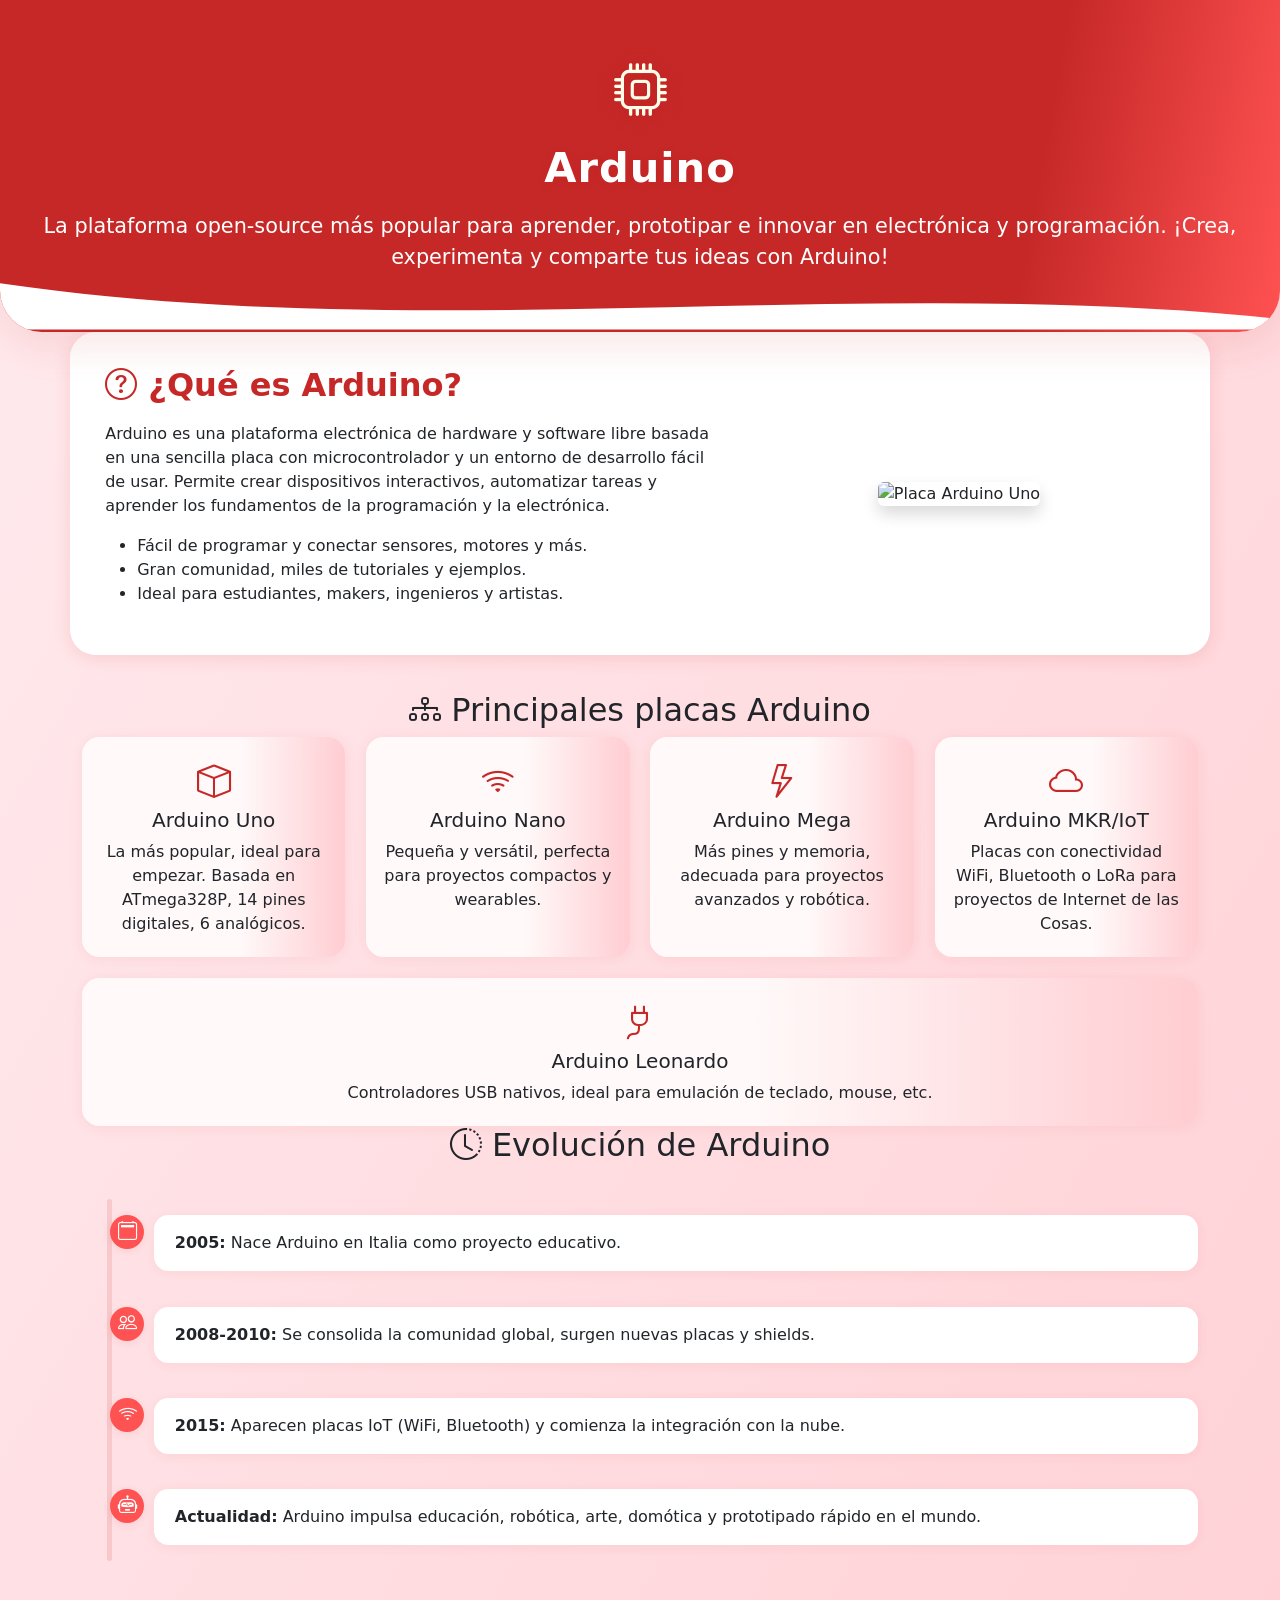
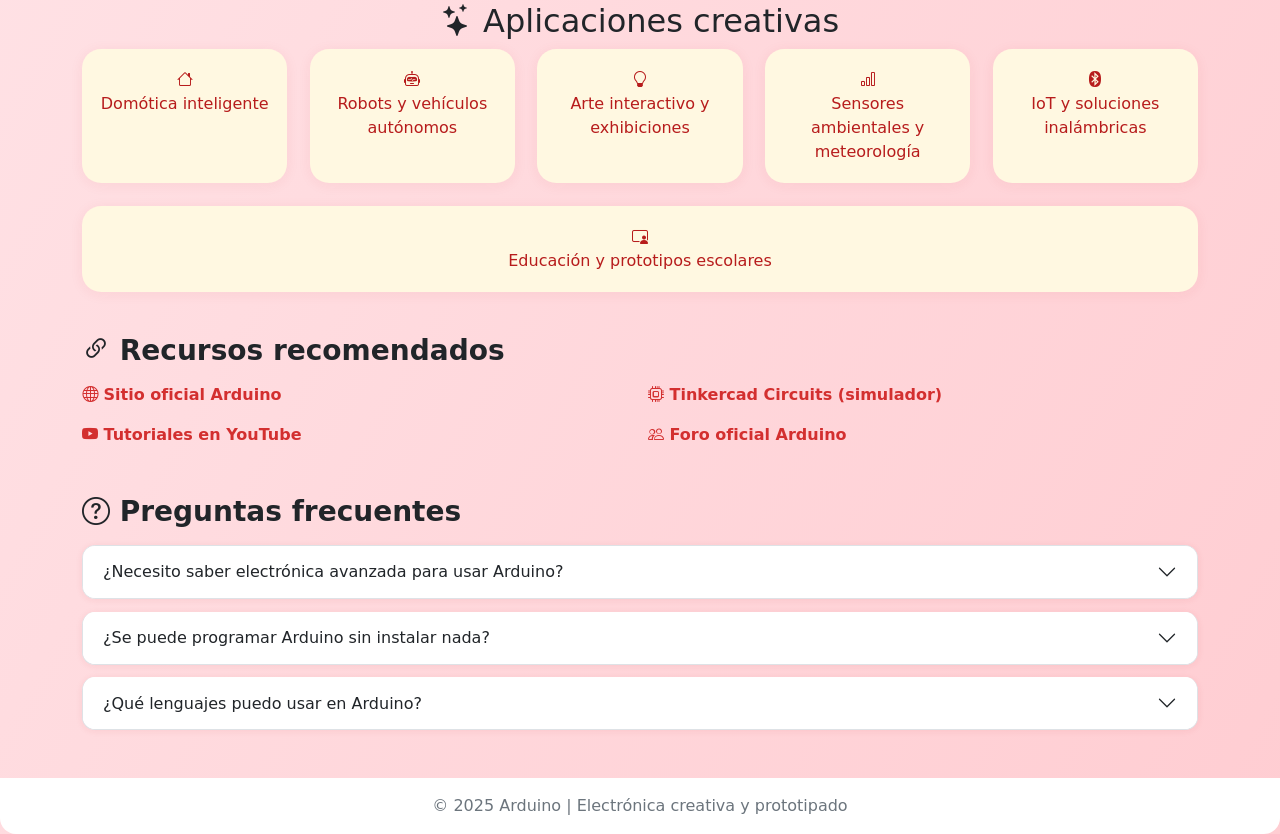
==== arduino_uno.html @ 4da597e0 "microcontroladores" ====
<!DOCTYPE html>
<html lang="es">
<head>
    <meta charset="UTF-8">
    <title>Arduino - Innovación y Creatividad</title>
    <meta name="viewport" content="width=device-width, initial-scale=1">
    <!-- Bootstrap CSS -->
    <link href="https://cdn.jsdelivr.net/npm/bootstrap@5.3.3/dist/css/bootstrap.min.css" rel="stylesheet">
    <!-- Bootstrap Icons -->
    <link href="https://cdn.jsdelivr.net/npm/bootstrap-icons@1.11.3/font/bootstrap-icons.css" rel="stylesheet">
    <style>
        body {
            background: linear-gradient(120deg, #ffebee 0%, #ffcdd2 100%);
            min-height: 100vh;
        }
        .arduino-hero {
            background: linear-gradient(100deg, #c62828 80%, #ff5252 100%);
            color: #fff;
            border-radius: 0 0 2.6rem 2.6rem;
            box-shadow: 0 10px 44px rgba(198,40,40,0.13);
            padding: 3.2rem 1rem 2.7rem 1rem;
            position: relative;
            overflow: hidden;
            text-align: center;
        }
        .arduino-hero .icon-arduino {
            font-size: 3.3rem;
            margin-bottom: 0.8rem;
            color: #fffde7;
            filter: drop-shadow(0 2px 8px #b71c1c88);
        }
        .arduino-hero h1 {
            font-size: 2.6rem;
            font-weight: 800;
            letter-spacing: 1px;
            text-shadow: 0 1px 10px #b71c1c28;
        }
        .arduino-hero .lead {
            font-size: 1.3rem;
            font-weight: 400;
            margin-top: 1.1rem;
        }
        .arduino-hero .waves {
            position: absolute;
            left: 0;
            bottom: -1px;
            width: 100%;
            height: 62px;
            z-index: 2;
        }
        .section-ar {
            background: #fff;
            border-radius: 1.6rem;
            box-shadow: 0 3px 18px #c6282821;
            padding: 2.1rem 2.2rem 2.1rem 2.2rem;
            margin-bottom: 2.2rem;
        }
        .section-ar h2 {
            color: #c62828;
            font-weight: 700;
            margin-bottom: 1.1rem;
        }
        .feature-row {
            display: flex;
            flex-wrap: wrap;
            gap: 1.3rem;
            justify-content: center;
        }
        .feature-card-ar {
            background: linear-gradient(90deg, #fff9f9 60%, #ffcdd2 100%);
            border-radius: 1.1rem;
            box-shadow: 0 2px 14px #c6282812;
            padding: 1.3rem 1.1rem;
            text-align: center;
            flex: 1 1 220px;
            min-width: 200px;
            transition: transform 0.19s, box-shadow 0.19s;
            opacity: 0;
            transform: translateY(55px) scale(0.97);
        }
        .feature-card-ar.animated {
            opacity: 1;
            transform: none;
        }
        .feature-card-ar .bi {
            font-size: 2.1rem;
            color: #c62828;
            margin-bottom: .5rem;
        }
        .timeline-ar {
            position: relative;
            margin: 2.2rem 0 2.6rem 0;
            padding: 1rem 0 1rem 2rem;
        }
        .timeline-ar::before {
            content: '';
            position: absolute;
            left: 25px;
            top: 0;
            width: 5px;
            height: 100%;
            background: #c62828;
            border-radius: 2.5px;
            opacity: 0.13;
        }
        .timeline-event-ar {
            position: relative;
            margin-bottom: 2.2rem;
        }
        .timeline-event-ar:last-child {
            margin-bottom: 0;
        }
        .timeline-dot-ar {
            position: absolute;
            left: -4px;
            top: 0;
            width: 34px;
            height: 34px;
            border-radius: 50%;
            background: #ff5252;
            color: #fff;
            box-shadow: 0 2px 8px #c628281a;
            display: flex;
            align-items: center;
            justify-content: center;
            font-size: 1.2rem;
        }
        .timeline-content-ar {
            margin-left: 40px;
            background: #fff;
            border-radius: 0.9rem;
            box-shadow: 0 2px 12px #c6282812;
            padding: 1rem 1.3rem;
        }
        .app-gallery {
            display: flex;
            flex-wrap: wrap;
            gap: 1.4rem;
            justify-content: center;
            margin-bottom: 2.6rem;
        }
        .app-card {
            background: #fff8e1;
            border-radius: 1.2rem;
            padding: 1.2rem 1rem;
            text-align: center;
            color: #b71c1c;
            font-weight: 500;
            box-shadow: 0 2px 14px #c6282811;
            min-width: 180px;
            flex: 1 1 180px;
            opacity: 0;
            transform: scale(0.93) translateY(40px);
            transition: opacity 0.8s, transform 0.8s;
        }
        .app-card.animated {
            opacity: 1;
            transform: none;
        }
        .resources-link {
            text-decoration: none;
            color: #d32f2f;
            font-weight: bold;
            transition: color 0.18s;
        }
        .resources-link:hover {
            color: #ad1111;
            text-decoration: underline;
        }
        .faq-section .accordion-button:not(.collapsed) {
            background: #ffcdd2;
            color: #c62828;
        }
        .faq-section .accordion-button {
            transition: background 0.2s, color 0.2s;
        }
        .faq-section .accordion-item {
            border-radius: 0.8rem !important;
            overflow: hidden;
            box-shadow: 0 1px 7px #c6282815;
            margin-bottom: 0.8rem;
        }
        .fade-in {
            opacity: 0;
            transform: translateY(45px) scale(0.98);
            transition: opacity 0.8s cubic-bezier(.61,-0.12,.58,1.1), transform 0.8s cubic-bezier(.61,-0.12,.58,1.1);
        }
        .fade-in.show {
            opacity: 1;
            transform: none;
        }
        /* Bootstrap animate.css helpers */
        .animate__animated { animation-duration: 1.1s; animation-fill-mode: both; }
        .animate__fadeInUp { animation-name: fadeInUp; }
        @keyframes fadeInUp {
            from { opacity: 0; transform: translate3d(0,100%,0);}
            to { opacity: 1; transform: none;}
        }
        @media (max-width: 600px) {
            .section-ar, .app-gallery, .feature-row {padding: 1.1rem !important;}
            .arduino-hero { padding: 2.1rem 0.4rem 1.2rem 0.4rem; }
            .arduino-hero h1 { font-size: 2rem; }
        }
    </style>
</head>
<body>
    <!-- HERO -->
    <header class="arduino-hero mb-0">
        <div class="icon-arduino">
            <i class="bi bi-cpu"></i>
        </div>
        <h1>Arduino</h1>
        <p class="lead">La plataforma open-source más popular para aprender, prototipar e innovar en electrónica y programación. ¡Crea, experimenta y comparte tus ideas con Arduino!</p>
        <svg class="waves" viewBox="0 0 1440 62" fill="none" xmlns="http://www.w3.org/2000/svg"><path fill="#fff" d="M0,10 C480,80 960,0 1440,50 L1440,62 L0,62 Z"/></svg>
    </header>

    <!-- ¿QUÉ ES ARDUINO? -->
    <section class="container section-ar fade-in">
        <div class="row align-items-center">
            <div class="col-md-7">
                <h2><i class="bi bi-question-circle"></i> ¿Qué es Arduino?</h2>
                <p>
                    Arduino es una plataforma electrónica de hardware y software libre basada en una sencilla placa con microcontrolador y un entorno de desarrollo fácil de usar. Permite crear dispositivos interactivos, automatizar tareas y aprender los fundamentos de la programación y la electrónica.
                </p>
                <ul>
                    <li>Fácil de programar y conectar sensores, motores y más.</li>
                    <li>Gran comunidad, miles de tutoriales y ejemplos.</li>
                    <li>Ideal para estudiantes, makers, ingenieros y artistas.</li>
                </ul>
            </div>
            <div class="col-md-5 text-center d-none d-md-block animate__animated animate__fadeInUp">
                <img src="https://upload.wikimedia.org/wikipedia/commons/3/38/Arduino_Uno_-_R3.jpg" class="img-fluid rounded shadow" alt="Placa Arduino Uno" style="max-height: 210px;">
            </div>
        </div>
    </section>

    <!-- CARDS DE FAMILIAS ARDUINO -->
    <section class="container fade-in">
        <h2 class="section-title text-center"><i class="bi bi-diagram-3"></i> Principales placas Arduino</h2>
        <div class="feature-row" id="featureRow">
            <div class="feature-card-ar">
                <i class="bi bi-box"></i>
                <h5>Arduino Uno</h5>
                <div>La más popular, ideal para empezar. Basada en ATmega328P, 14 pines digitales, 6 analógicos.</div>
            </div>
            <div class="feature-card-ar">
                <i class="bi bi-wifi"></i>
                <h5>Arduino Nano</h5>
                <div>Pequeña y versátil, perfecta para proyectos compactos y wearables.</div>
            </div>
            <div class="feature-card-ar">
                <i class="bi bi-lightning"></i>
                <h5>Arduino Mega</h5>
                <div>Más pines y memoria, adecuada para proyectos avanzados y robótica.</div>
            </div>
            <div class="feature-card-ar">
                <i class="bi bi-cloud"></i>
                <h5>Arduino MKR/IoT</h5>
                <div>Placas con conectividad WiFi, Bluetooth o LoRa para proyectos de Internet de las Cosas.</div>
            </div>
            <div class="feature-card-ar">
                <i class="bi bi-plug"></i>
                <h5>Arduino Leonardo</h5>
                <div>Controladores USB nativos, ideal para emulación de teclado, mouse, etc.</div>
            </div>
        </div>
    </section>

    <!-- TIMELINE ANIMADA -->
    <section class="container fade-in">
        <h2 class="section-title text-center"><i class="bi bi-clock-history"></i> Evolución de Arduino</h2>
        <div class="timeline-ar" id="timelineAr">
            <div class="timeline-event-ar">
                <div class="timeline-dot-ar"><i class="bi bi-calendar2"></i></div>
                <div class="timeline-content-ar">
                    <b>2005:</b> Nace Arduino en Italia como proyecto educativo.
                </div>
            </div>
            <div class="timeline-event-ar">
                <div class="timeline-dot-ar"><i class="bi bi-people"></i></div>
                <div class="timeline-content-ar">
                    <b>2008-2010:</b> Se consolida la comunidad global, surgen nuevas placas y shields.
                </div>
            </div>
            <div class="timeline-event-ar">
                <div class="timeline-dot-ar"><i class="bi bi-wifi"></i></div>
                <div class="timeline-content-ar">
                    <b>2015:</b> Aparecen placas IoT (WiFi, Bluetooth) y comienza la integración con la nube.
                </div>
            </div>
            <div class="timeline-event-ar">
                <div class="timeline-dot-ar"><i class="bi bi-robot"></i></div>
                <div class="timeline-content-ar">
                    <b>Actualidad:</b> Arduino impulsa educación, robótica, arte, domótica y prototipado rápido en el mundo.
                </div>
            </div>
        </div>
    </section>

    <!-- GALERÍA DE APLICACIONES -->
    <section class="container fade-in">
        <h2 class="section-title text-center"><i class="bi bi-stars"></i> Aplicaciones creativas</h2>
        <div class="app-gallery" id="appGallery">
            <div class="app-card"><i class="bi bi-house"></i><div>Domótica inteligente</div></div>
            <div class="app-card"><i class="bi bi-robot"></i><div>Robots y vehículos autónomos</div></div>
            <div class="app-card"><i class="bi bi-lightbulb"></i><div>Arte interactivo y exhibiciones</div></div>
            <div class="app-card"><i class="bi bi-bar-chart"></i><div>Sensores ambientales y meteorología</div></div>
            <div class="app-card"><i class="bi bi-bluetooth"></i><div>IoT y soluciones inalámbricas</div></div>
            <div class="app-card"><i class="bi bi-person-video3"></i><div>Educación y prototipos escolares</div></div>
        </div>
    </section>

    <!-- RECURSOS -->
    <section class="container fade-in mb-5">
        <h3 class="fw-bold mb-3"><i class="bi bi-link-45deg"></i> Recursos recomendados</h3>
        <div class="row g-3">
            <div class="col-12 col-md-6">
                <a href="https://www.arduino.cc/" target="_blank" class="resources-link">
                    <i class="bi bi-globe"></i> Sitio oficial Arduino
                </a>
            </div>
            <div class="col-12 col-md-6">
                <a href="https://www.tinkercad.com/" target="_blank" class="resources-link">
                    <i class="bi bi-cpu"></i> Tinkercad Circuits (simulador)
                </a>
            </div>
            <div class="col-12 col-md-6">
                <a href="https://www.youtube.com/results?search_query=arduino+tutorial" target="_blank" class="resources-link">
                    <i class="bi bi-youtube"></i> Tutoriales en YouTube
                </a>
            </div>
            <div class="col-12 col-md-6">
                <a href="https://forum.arduino.cc/" target="_blank" class="resources-link">
                    <i class="bi bi-people"></i> Foro oficial Arduino
                </a>
            </div>
        </div>
    </section>

    <!-- FAQ -->
    <section class="faq-section container mb-5 fade-in">
        <h3 class="fw-bold mb-3"><i class="bi bi-question-circle"></i> Preguntas frecuentes</h3>
        <div class="accordion" id="faqAccordion">
            <div class="accordion-item">
                <h2 class="accordion-header" id="faq1">
                    <button class="accordion-button collapsed" type="button" data-bs-toggle="collapse" data-bs-target="#faqCollapse1" aria-expanded="false" aria-controls="faqCollapse1">
                        ¿Necesito saber electrónica avanzada para usar Arduino?
                    </button>
                </h2>
                <div id="faqCollapse1" class="accordion-collapse collapse" aria-labelledby="faq1" data-bs-parent="#faqAccordion">
                    <div class="accordion-body">
                        No, Arduino está pensado para principiantes. Puedes empezar con proyectos sencillos y avanzar poco a poco. Hay mucha documentación y ejemplos paso a paso.
                    </div>
                </div>
            </div>
            <div class="accordion-item">
                <h2 class="accordion-header" id="faq2">
                    <button class="accordion-button collapsed" type="button" data-bs-toggle="collapse" data-bs-target="#faqCollapse2" aria-expanded="false" aria-controls="faqCollapse2">
                        ¿Se puede programar Arduino sin instalar nada?
                    </button>
                </h2>
                <div id="faqCollapse2" class="accordion-collapse collapse" aria-labelledby="faq2" data-bs-parent="#faqAccordion">
                    <div class="accordion-body">
                        Sí, puedes usar el Arduino Web Editor o simuladores como Tinkercad Circuits para programar y simular tus proyectos en línea.
                    </div>
                </div>
            </div>
            <div class="accordion-item">
                <h2 class="accordion-header" id="faq3">
                    <button class="accordion-button collapsed" type="button" data-bs-toggle="collapse" data-bs-target="#faqCollapse3" aria-expanded="false" aria-controls="faqCollapse3">
                        ¿Qué lenguajes puedo usar en Arduino?
                    </button>
                </h2>
                <div id="faqCollapse3" class="accordion-collapse collapse" aria-labelledby="faq3" data-bs-parent="#faqAccordion">
                    <div class="accordion-body">
                        El lenguaje principal es C/C++ usando el IDE de Arduino, aunque existen variantes y librerías para MicroPython, JavaScript (Johnny-Five) y otros.
                    </div>
                </div>
            </div>
        </div>
    </section>

    <!-- Footer -->
    <footer class="text-center py-3 mt-4 bg-white rounded-bottom-4">
        <span class="text-secondary">© 2025 Arduino | Electrónica creativa y prototipado</span>
    </footer>

    <!-- Bootstrap JS (with Popper) -->
    <script src="https://cdn.jsdelivr.net/npm/bootstrap@5.3.3/dist/js/bootstrap.bundle.min.js"></script>
    <!-- Animación JS para cards y galería -->
    <script>
    // Fade-in animation on scroll
    function revealOnScroll() {
        var reveals = document.querySelectorAll('.fade-in');
        var windowHeight = window.innerHeight;
        for (var i = 0; i < reveals.length; i++) {
            var elementTop = reveals[i].getBoundingClientRect().top;
            if (elementTop < windowHeight - 60) {
                reveals[i].classList.add('show');
            }
        }
    }
    window.addEventListener('scroll', revealOnScroll);
    window.addEventListener('DOMContentLoaded', revealOnScroll);

    // Staggered animation for feature cards
    function animateFeatureCards() {
        var cards = document.querySelectorAll('.feature-card-ar');
        cards.forEach(function(card, i){
            setTimeout(function(){
                card.classList.add('animated');
            }, 180 + i * 150);
        });
    }
    window.addEventListener('DOMContentLoaded', animateFeatureCards);

    // Staggered animation for app cards
    function animateAppGallery() {
        var apps = document.querySelectorAll('.app-card');
        apps.forEach(function(card, i){
            setTimeout(function(){
                card.classList.add('animated');
            }, 200 + i * 160);
        });
    }
    window.addEventListener('DOMContentLoaded', animateAppGallery);

    // Animate timeline events on scroll
    function animateTimeline() {
        var events = document.querySelectorAll('.timeline-event-ar');
        var windowHeight = window.innerHeight;
        events.forEach(function(ev, i){
            var elementTop = ev.getBoundingClientRect().top;
            if (elementTop < windowHeight - 90) {
                setTimeout(function(){
                    ev.classList.add('animate__animated','animate__fadeInUp');
                }, i * 170);
            }
        });
    }
    window.addEventListener('scroll', animateTimeline);
    window.addEventListener('DOMContentLoaded', animateTimeline);
    </script>
</body>
</html>
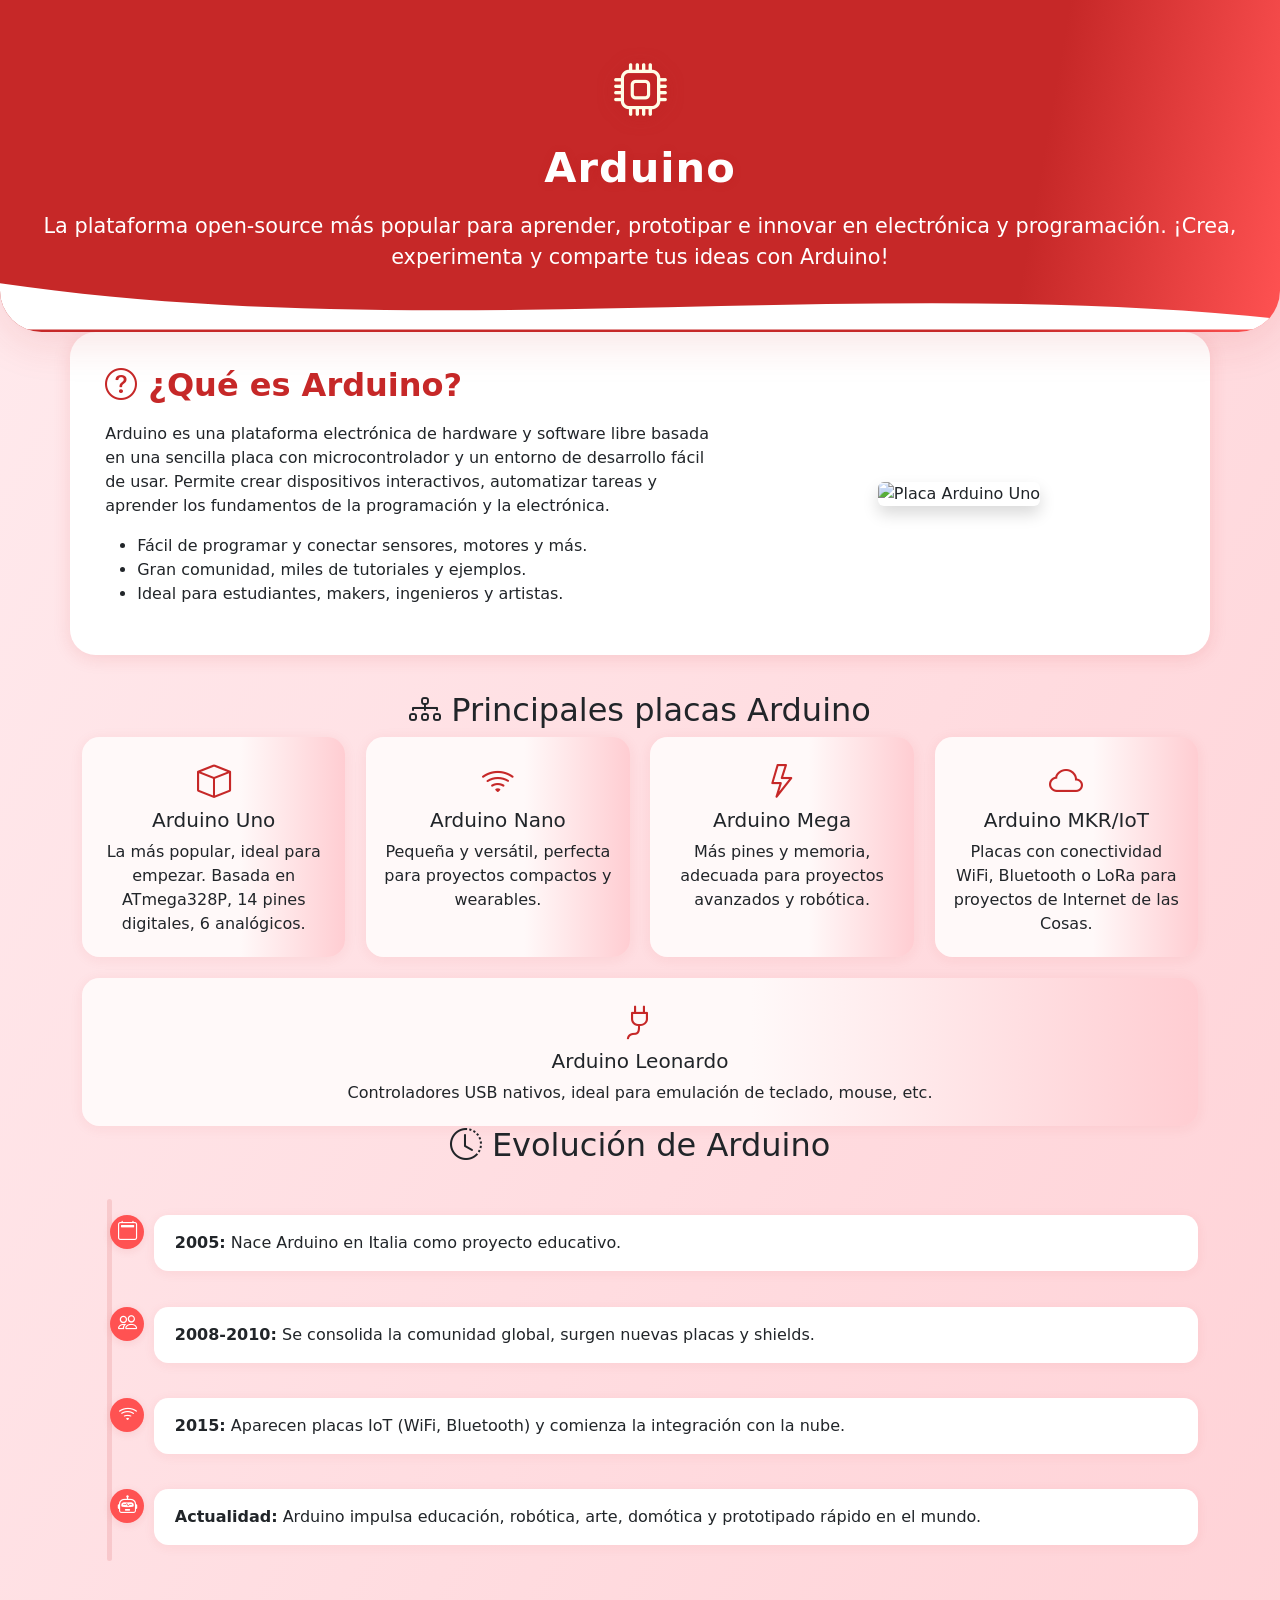
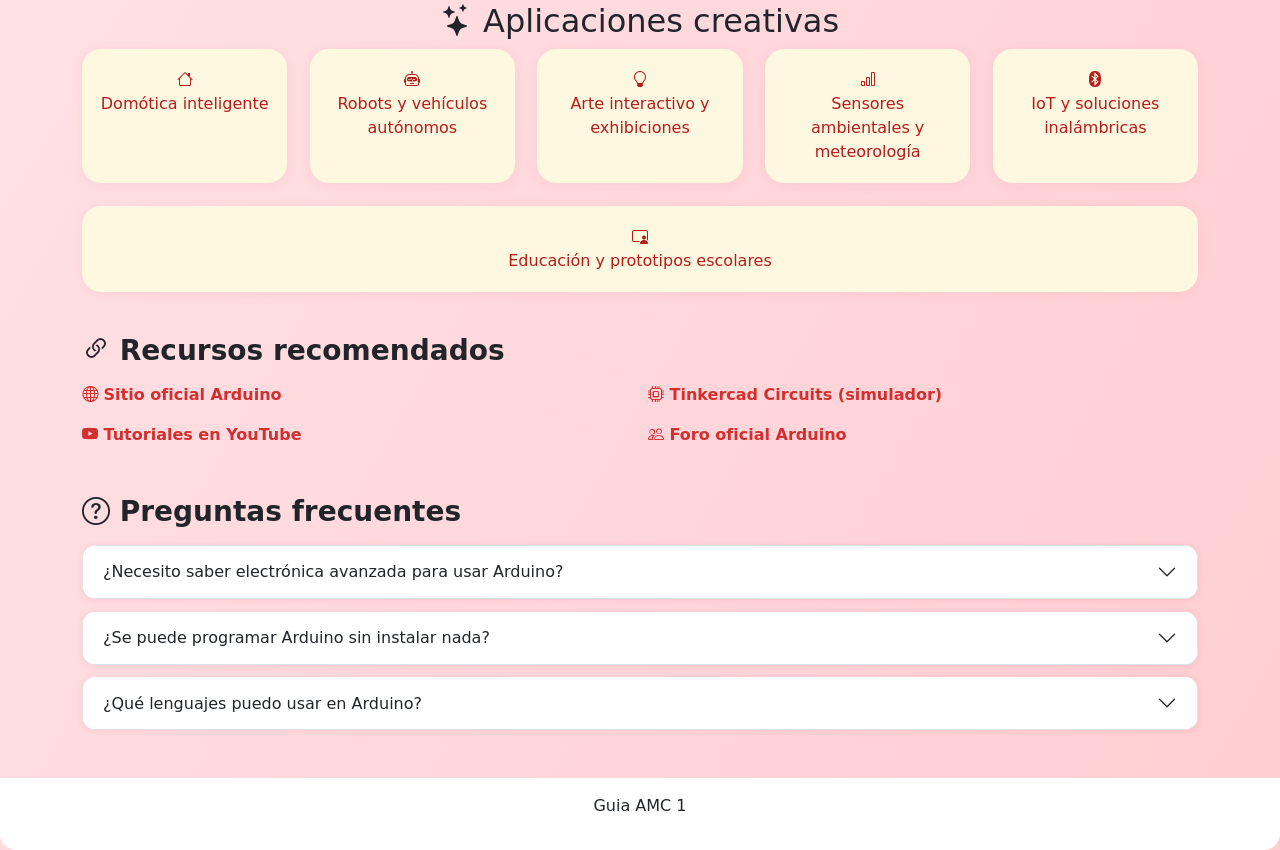
==== commit de9f7a3e: "version final" ====
--- a/arduino_uno.html
+++ b/arduino_uno.html
@@ -382,7 +382,7 @@
 
     <!-- Footer -->
     <footer class="text-center py-3 mt-4 bg-white rounded-bottom-4">
-        <span class="text-secondary">© 2025 Arduino | Electrónica creativa y prototipado</span>
+        <p>Guia AMC 1</p>
     </footer>
 
     <!-- Bootstrap JS (with Popper) -->
